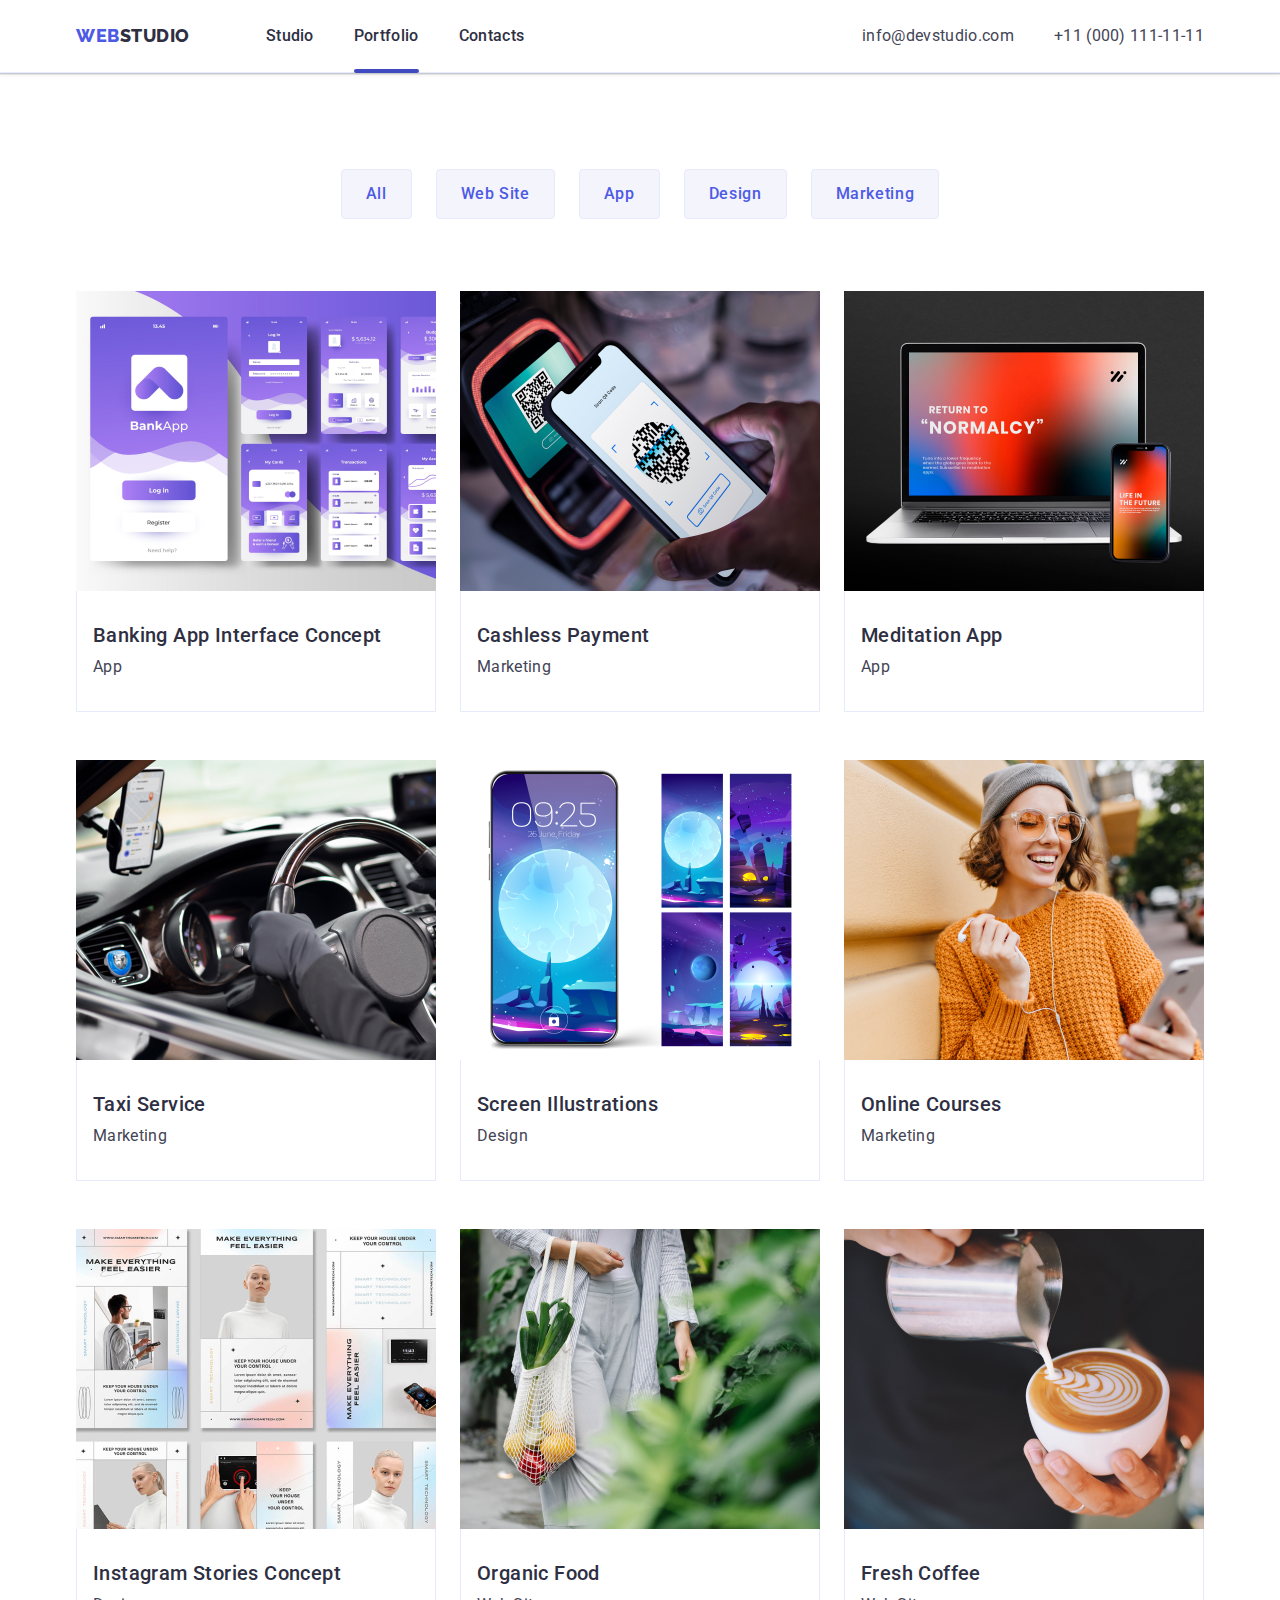
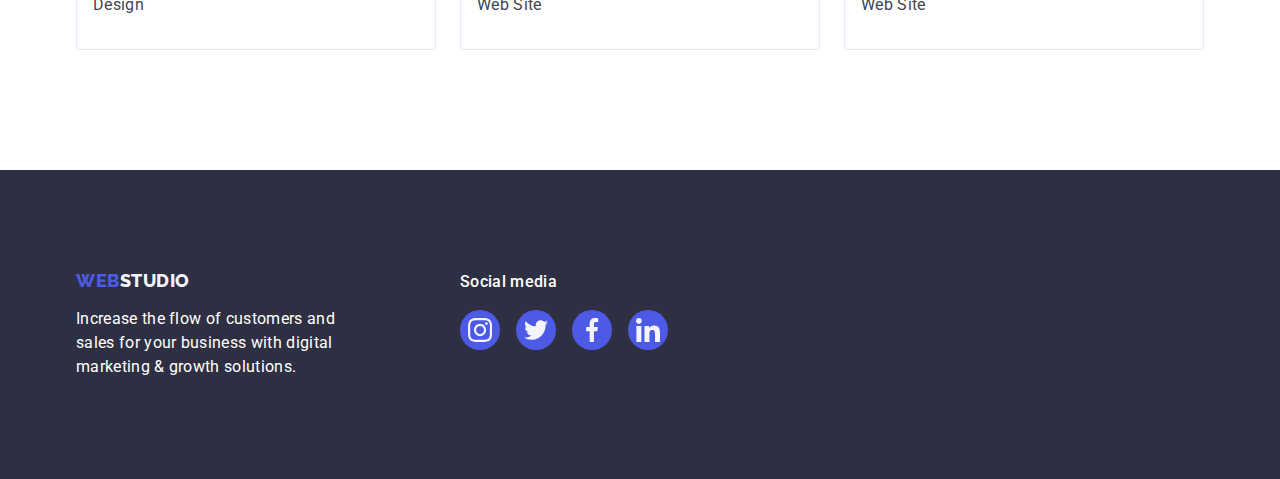
==== portfolio.html @ 70f4060b "Initial commit" ====
<!DOCTYPE html>
<html lang="en">
  <head>
    <meta charset="UTF-8" />
    <meta http-equiv="X-UA-Compatible" content="IE=edge" />
    <meta name="viewport" content="width=device-width, initial-scale=1.0" />
    <title>Portfolio</title>
    <link rel="preconnect" href="https://fonts.googleapis.com" />
    <link rel="preconnect" href="https://fonts.gstatic.com" crossorigin />
    <link
      href="https://fonts.googleapis.com/css2?family=Raleway:wght@800&family=Roboto:wght@400;500;700;900&display=swap"
      rel="stylesheet"
    />
    <link
      rel="stylesheet"
      href="https://cdnjs.cloudflare.com/ajax/libs/modern-normalize/1.1.0/modern-normalize.min.css"
    />
    <link rel="stylesheet" href="./css/styles.css" />
  </head>
  <body>
    <!-- Top line -->
    <header class="header">
      <div class="header-container container">
        <nav class="header-nav">
          <a href="./index.html" class="logo link"
            >Web<span class="logo-studio">Studio</span></a
          >
          <ul class="header-nav-list list">
            <li class="nav-item">
              <a href="./index.html" class="nav-list-link link">Studio</a>
            </li>
            <li class="nav-item">
              <a href="./portfolio.html" class="nav-portfolio link"
                >Portfolio</a
              >
            </li>
            <li class="nav-item">
              <a href="" class="nav-list-link link">Contacts</a>
            </li>
          </ul>
        </nav>
        <address>
          <ul class="addres-auth list">
            <li class="auth-item">
              <a href="mailto:info@devstudio.com" class="aut-item-link link"
                >info@devstudio.com</a
              >
            </li>
            <li class="auth-item">
              <a href="tel:+110001111111" class="aut-item-link link"
                >+11 (000) 111-11-11</a
              >
            </li>
          </ul>
        </address>
      </div>
    </header>
    <main>
      <!-- Filters -->
      <section class="page-portfolio">
        <div class="container">
          <h1 class="visually-hidden">navigator</h1>
          <ul class="filters-list list">
            <li class="filters-item link">
              <button type="button" class="btn-secondary">All</button>
            </li>
            <li class="filters-item link">
              <button type="button" class="btn-secondary">Web Site</button>
            </li>
            <li class="filters-item link">
              <button type="button" class="btn-secondary">App</button>
            </li>
            <li class="filters-item link">
              <button type="button" class="btn-secondary">Design</button>
            </li>
            <li class="filters-item link link">
              <button type="button" class="btn-secondary">Marketing</button>
            </li>
          </ul>

          <!-- APP -->
          <ul class="app-servis-buy list">
            <li class="app-item">
              <a href="" class="app-item-link link">
                <div class="card">
                  <img
                    src="./images/banking.jpg"
                    alt="Banking-App"
                    class="img-main"
                  />
                  <div class="product-action">
                    <p class="card-text">
                      14 Stylish and User-Friendly App Design Concepts · Task
                      Manager App · Calorie Tracker App · Exotic Fruit Ecommerce
                      App · Cloud Storage App
                    </p>
                  </div>
                </div>
                <div class="container-img">
                  <h2 class="portfolio-title">Banking App Interface Concept</h2>
                  <p class="portfolio-text">App</p>
                </div>
              </a>
            </li>
            <li class="app-item">
              <a href="" class="app-item-link link">
                <div class="card">
                  <img
                    src="./images/cashless.jpg"
                    alt="Cashless-Payment"
                    class="img-main"
                  />
                  <div class="product-action">
                    <p class="card-text">
                      14 Stylish and User-Friendly App Design Concepts · Task
                      Manager App · Calorie Tracker App · Exotic Fruit Ecommerce
                      App · Cloud Storage App
                    </p>
                  </div>
                </div>
                <div class="container-img">
                  <h2 class="portfolio-title">Cashless Payment</h2>
                  <p class="portfolio-text">Marketing</p>
                </div>
              </a>
            </li>
            <li class="app-item">
              <a href="" class="app-item-link link">
                <div class="card">
                  <img
                    src="./images/meditation.jpg"
                    alt="Meditaion-App"
                    class="img-main"
                  />
                  <div class="product-action">
                    <p class="card-text">
                      14 Stylish and User-Friendly App Design Concepts · Task
                      Manager App · Calorie Tracker App · Exotic Fruit Ecommerce
                      App · Cloud Storage App
                    </p>
                  </div>
                </div>
                <div class="container-img">
                  <h2 class="portfolio-title">Meditation App</h2>
                  <p class="portfolio-text">App</p>
                </div>
              </a>
            </li>
            <!-- Servis -->
            <li class="app-item">
              <a href="" class="app-item-link link">
                <div class="card">
                  <img
                    src="./images/taxi.jpg"
                    alt="Taxi-Service"
                    class="img-main"
                  />
                  <div class="product-action">
                    <p class="card-text">
                      14 Stylish and User-Friendly App Design Concepts · Task
                      Manager App · Calorie Tracker App · Exotic Fruit Ecommerce
                      App · Cloud Storage App
                    </p>
                  </div>
                </div>
                <div class="container-img">
                  <h2 class="portfolio-title">Taxi Service</h2>
                  <p class="portfolio-text">Marketing</p>
                </div>
              </a>
            </li>
            <li class="app-item">
              <a href="" class="app-item-link link">
                <div class="card">
                  <img
                    src="./images/screen.jpg"
                    alt="Screen-Illustrations"
                    class="img-main"
                  />
                  <div class="product-action">
                    <p class="card-text">
                      14 Stylish and User-Friendly App Design Concepts · Task
                      Manager App · Calorie Tracker App · Exotic Fruit Ecommerce
                      App · Cloud Storage App
                    </p>
                  </div>
                </div>
                <div class="container-img">
                  <h2 class="portfolio-title">Screen Illustrations</h2>
                  <p class="portfolio-text">Design</p>
                </div>
              </a>
            </li>
            <li class="app-item">
              <a href="" class="app-item-link link">
                <div class="card">
                  <img
                    src="./images/onlcurse.jpg"
                    alt="Online-Courses"
                    class="img-main"
                  />
                  <div class="product-action">
                    <p class="card-text">
                      14 Stylish and User-Friendly App Design Concepts · Task
                      Manager App · Calorie Tracker App · Exotic Fruit Ecommerce
                      App · Cloud Storage App
                    </p>
                  </div>
                </div>
                <div class="container-img">
                  <h2 class="portfolio-title">Online Courses</h2>
                  <p class="portfolio-text">Marketing</p>
                </div>
              </a>
            </li>
            <!-- Buy -->
            <li class="app-item">
              <a href="" class="app-item-link link">
                <div class="card">
                  <img
                    src="./images/insta.jpg"
                    alt="Instagram-Stories"
                    class="img-main"
                  />
                  <div class="product-action">
                    <p class="card-text">
                      14 Stylish and User-Friendly App Design Concepts · Task
                      Manager App · Calorie Tracker App · Exotic Fruit Ecommerce
                      App · Cloud Storage App
                    </p>
                  </div>
                </div>
                <div class="container-img">
                  <h2 class="portfolio-title">Instagram Stories Concept</h2>
                  <p class="portfolio-text">Design</p>
                </div>
              </a>
            </li>
            <li class="app-item">
              <a href="" class="app-item-link link">
                <div class="card">
                  <img
                    src="./images/organic.jpg"
                    alt="Organic-Food"
                    class="img-main"
                  />
                  <div class="product-action">
                    <p class="card-text">
                      14 Stylish and User-Friendly App Design Concepts · Task
                      Manager App · Calorie Tracker App · Exotic Fruit Ecommerce
                      App · Cloud Storage App
                    </p>
                  </div>
                </div>
                <div class="container-img">
                  <h2 class="portfolio-title">Organic Food</h2>
                  <p class="portfolio-text">Web Site</p>
                </div>
              </a>
            </li>
            <li class="app-item">
              <a href="" class="app-item-link link">
                <div class="card">
                  <img
                    src="./images/coffe.jpg"
                    alt="Fresh-Coffee"
                    class="img-main"
                  />
                  <div class="product-action">
                    <p class="card-text">
                      14 Stylish and User-Friendly App Design Concepts · Task
                      Manager App · Calorie Tracker App · Exotic Fruit Ecommerce
                      App · Cloud Storage App
                    </p>
                  </div>
                </div>
                <div class="container-img">
                  <h2 class="portfolio-title">Fresh Coffee</h2>
                  <p class="portfolio-text">Web Site</p>
                </div>
              </a>
            </li>
          </ul>
        </div>
      </section>
    </main>
    <!-- Footer -->
    <footer class="footer">
      <div class="foother-container container">
        <div class="foother-main">
          <a href="./index.html" class="footer-logo link"
            >Web<span class="foother-logo-studio">Studio</span></a
          >
          <p class="text-footer">
            Increase the flow of customers and sales for your business with
            digital marketing & growth solutions.
          </p>
        </div>
        <div>
          <p class="title-footer">Social media</p>
          <ul class="footer-social-list list">
            <li class="footer-social-item">
              <a
                class="footer-social"
                target="_blank"
                href="https://Instagram.com"
                ><svg class="footer-leter" width="24" height="24">
                  <use href="./images/icons.svg#icon-instagram"></use>
                </svg>
              </a>
            </li>
            <li class="footer-social-item">
              <a
                class="footer-social"
                target="_blank"
                href="https://twitter.com"
                ><svg class="footer-leter" width="24" height="24">
                  <use href="./images/icons.svg#icon-twitter"></use>
                </svg>
              </a>
            </li>
            <li class="footer-social-item">
              <a
                class="footer-social"
                target="_blank"
                href="https://facebook.com"
                ><svg class="footer-leter" width="24" height="24">
                  <use href="./images/icons.svg#icon-facebook"></use>
                </svg>
              </a>
            </li>
            <li class="footer-social-item">
              <a
                class="footer-social"
                target="_blank"
                href="https://linkedin.com"
                ><svg class="footer-leter" width="24" height="24">
                  <use href="./images/icons.svg#icon-linkedin"></use>
                </svg>
              </a>
            </li>
          </ul>
        </div>
      </div>
    </footer>
  </body>
</html>
---- css/styles.css ----
/* html {
  box-sizing: border-box;
}
*,
*::before,
*::after {
  box-sizing: inherit;
} */

:root {
  --primary-text-color: rgba(67, 68, 85, 1);
  --title-text-color: #2e2f42;
  --accent-site-color: #2e2f42;
  --acent-focus-color: #404bbf;
  --acent-auth-color: #434455;
  --border-btn-color: #e7e9fc;
}
body {
  background-color: #ffffff;
  font-family: "Roboto", sans-serif;
  color: var(--primary-text-color);
  text-decoration: none;
  margin: 0;
}
ul {
  list-style: none;
}
.list {
  padding: 0;
  margin: 0;
}
.link {
  text-decoration: none;
  padding: 0;
  margin: 0;
}

.img-main {
  display: block;
}
/* TOP_LINE */
/* LOGO-STUDIO */
.header {
  padding: 24px 0;
  border-bottom: 1px solid #e7e9fc;
  box-shadow: 0px 2px 1px rgba(46, 47, 66, 0.08),
    0px 1px 1px rgba(46, 47, 66, 0.16), 0px 1px 6px rgba(46, 47, 66, 0.08);
}
.logo {
  display: inline-block;
  margin-right: 76px;
  text-decoration: none;
  font-family: "Raleway", sans-serif;
  font-weight: 800;
  font-size: 18px;
  line-height: 1.17;
  letter-spacing: 0.03em;
  text-transform: uppercase;
}
.logo.link {
  color: #4d5ae5;
}
.logo-studio {
  color: #2e2f42;
}

/* main nav */
.main-nav {
  display: flex;
  align-items: center;
}
.header-nav {
  display: flex;
  align-items: center;
  text-align: center;
}

/* Site nav */
.header-nav-list {
  display: flex;
  gap: 40px;
}

.nav-list-link {
  padding: 24px 0;
  color: #2e2f42;
  size: 12px;
  line-height: 16px;
  text-decoration: none;
  font-weight: 500;
  line-height: 1.5;
  letter-spacing: 0.02em;
  font-style: normal;
  list-style: none;

  transition: color 250ms cubic-bezier(0.4, 0, 0.2, 1);
}
.nav-list-link:hover,
.nav-list-link:focus {
  color: #404bbf;
}
.nav-studi {
  padding: 24px 0;
  color: #2e2f42;
  size: 12px;
  line-height: 16px;
  text-decoration: none;
  font-weight: 500;
  line-height: 1.5;
  letter-spacing: 0.02em;
  font-style: normal;
  list-style: none;

  position: relative;
  transition: color 250ms cubic-bezier(0.4, 0, 0.2, 1);
}

.nav-studi::after {
  content: "";
  position: absolute;

  left: 0;
  bottom: -4px;

  width: 100%;
  height: 4px;
  background-color: #404bbf;
  border-radius: 2px;
}
.nav-studi:hover,
.nav-studi:focus {
  color: #404bbf;
}

.nav-portfolio {
  padding: 24px 0;
  color: #2e2f42;
  size: 12px;
  line-height: 16px;
  text-decoration: none;
  font-weight: 500;
  line-height: 1.5;
  letter-spacing: 0.02em;
  font-style: normal;
  list-style: none;

  position: relative;
  transition: color 250ms cubic-bezier(0.4, 0, 0.2, 1);
}

.nav-portfolio::after {
  content: "";
  position: absolute;

  left: 0;
  bottom: -4px;

  width: 100%;
  height: 4px;
  background-color: #404bbf;
  border-radius: 2px;
}
.nav-portfolio:hover,
.nav-portfolio:focus {
  color: #404bbf;
}

/* AUT_NAV */
.addres-auth {
  display: flex;

  gap: 40px;
}

.aut-item-link {
  color: var(--acent-auth-color);
  size: 12px;
  line-height: 16px;
  text-decoration: none;
  line-height: 1.5;
  letter-spacing: 0.02em;
  font-style: normal;
  list-style: none;
  transition: color 250ms cubic-bezier(0.4, 0, 0.2, 1);
}
.aut-item-link:hover,
.aut-item-link:focus {
  color: var(--acent-focus-color);
}
.header-container {
  display: flex;
  justify-content: space-between;
}

.container {
  width: 1158px;
  padding: 0 15px;
  margin: 0 auto;
}

/* Hero */
.hero {
  max-width: 1440px;
  min-height: 600px;
  margin: 0 auto;
  padding: 188px 0;
  text-align: center;
  background-image: linear-gradient(
      rgba(46, 47, 66, 0.7),
      rgba(46, 47, 66, 0.7)
    ),
    url("../images/hero-img.jpg");
  background-color: #2e2f42;
  background-repeat: no-repeat;
  background-position: center;
  background-size: cover;
}
.hero-titel {
  max-width: 496px;
  margin-left: auto;
  margin-right: auto;
  margin-top: 0;

  color: #ffffff;
  font-size: 56px;
  line-height: 1.07;
  text-align: center;
  letter-spacing: 0.02em;
  line-height: 1.07;
}

.btn-primary {
  display: block;
  min-width: 169px;
  margin-left: auto;
  margin-right: auto;
  height: 56px;
  border: none;
  border-radius: 4px;

  font-family: "Roboto", sans-serif;
  font-weight: 500;
  line-height: 1.5;
  letter-spacing: 0.04em;
  cursor: pointer;
  color: #ffffff;
  background-color: #4d5ae5;

  transition: background-color 250ms cubic-bezier(0.4, 0, 0.2, 1);
}

.btn-primary:hover,
.btn-primary:focus {
  background-color: #404bbf;
}
/* Skills-sect 2*/
.skills {
  padding: 120px 0;
}
.skills-list {
  display: flex;

  gap: 24px;
}
.skills-item {
  width: calc((100% - 72px) / 4);
}
.icon-container {
  display: flex;
  align-items: center;
  justify-content: center;
  height: 112px;
  border-radius: 4px;
  background-color: #f4f4fd;
  margin-bottom: 8px;
}

/* WORK-SECT 3*/
.work {
  padding-bottom: 120px;
}
.work-list {
  display: flex;
  padding: 0;
  gap: 24px;
}

.work-item {
  width: calc((100% - 48px) / 3);
}

.work-title {
  margin-bottom: 72px;
  margin-top: 0;
  text-align: center;
  color: var(--title-text-color);
  font-size: 36px;
  line-height: 1.1;
  letter-spacing: 0.02em;
  text-transform: capitalize;
}
/* OUR TEAM SECT 4*/
.our-team {
  padding: 120px 0;
  background-color: #f4f4fd;
}
.team-name {
  padding: 32px 0px;
}
.our-team-list {
  display: flex;
  padding: 0;
  gap: 24px;
}
.team-item {
  width: calc((100% - 72px) / 4);
  border-radius: 0px 0px 4px 4px;
  background-color: #ffffff;
  box-shadow: 0px 1px 6px rgba(46, 47, 66, 0.08),
    0px 1px 1px rgba(46, 47, 66, 0.16), 0px 2px 1px rgba(46, 47, 66, 0.08);
}
.name-title {
  margin: 0;
  margin-bottom: 8px;
  text-align: center;
  color: var(--title-text-color);
  font-size: 20px;
  line-height: 1.11;
  letter-spacing: 0.02em;
  text-transform: capitalize;
}
.text-team {
  margin-top: 0;
  margin-bottom: 0px;
  padding-bottom: 8px;
  text-align: center;
  font-size: 16px;
  line-height: 1.5;
  letter-spacing: 0.02em;
  color: #434455;
}

.social-media {
  display: flex;
  justify-content: center;
  gap: 24px;
}
.social-item {
  width: 40px;
  height: 40px;
}
.social {
  display: flex;
  align-items: center;
  justify-content: center;
  width: 100%;
  height: 100%;
  background-color: #4d5ae5;
  border-radius: 50%;

  transition: background-color 250ms cubic-bezier(0.4, 0, 0.2, 1);
}
.social:hover,
.social:focus {
  background-color: #404bbf;
}
.social-leter {
  fill: #f4f4fd;
}

/* Section 5 Customers */
.customers {
  padding: 120px 0;
}
.customers-list {
  display: flex;
  gap: 24px;
}
.customers-item {
  margin: 0;
  padding: 0;
  width: calc((100% - 120px) / 6);
  height: 88px;
}
.customers-link {
  display: flex;
  align-items: center;
  justify-content: center;
  width: 100%;
  height: 100%;
  border: 1px solid #8e8f99;
  border-radius: 4px;
  color: #8e8f99;
  transition: border 250ms cubic-bezier(0.4, 0, 0.2, 1),
    color 250ms cubic-bezier(0.4, 0, 0.2, 1);
}
.customers-link:hover,
.customers-link:focus {
  border: 1px solid #404bbf;
  color: #404bbf;
}

.customers-link:hover .customers-leter,
.customers-link:focus .customers-leter {
  color: #404bbf;
}

.customers-leter {
  width: 104px;
  height: 56px;
  fill: currentColor;
  transition: color 250ms cubic-bezier(0.4, 0, 0.2, 1);
}

/* PORTFOLIO */
.page-portfolio {
  padding: 96px 0 120px;
}

.portfolio-title {
  margin: 0;
  color: #2e2f42;
  margin-bottom: 8px;
  line-height: 1.2;
  letter-spacing: 0.02em;
  font-weight: 500;
  font-size: 20px;
  list-style: none;
}
.portfolio-text {
  margin: 0;
  font-size: 16px;
  line-height: 1.5;
  letter-spacing: 0.02em;
  color: #434455;
}
/* FILTER-list PORTFOLIO */
.filters-list {
  display: flex;
  justify-content: center;
  gap: 24px;
  margin-bottom: 72px;
}
/* BUTTON */
.button.list {
  list-style: none;
}
.btn-secondary {
  padding: 12px 24px;
  border: 1px solid var(--border-btn-color);
  border-radius: 4px;

  font-family: "Roboto", sans-serif;
  font-weight: 500;
  line-height: 1.5;
  letter-spacing: 0.04em;
  font-size: 16px;
  line-height: 24px;
  cursor: pointer;
  color: #4d5ae5;
  background-color: #f4f4fd;
  box-shadow: none;
  transition: box-shadow 250ms cubic-bezier(0.4, 0, 0.2, 1),
    background-color 250ms cubic-bezier(0.4, 0, 0.2, 1),
    color 250ms cubic-bezier(0.4, 0, 0.2, 1),
    border 250ms cubic-bezier(0.4, 0, 0.2, 1);
}
.btn-secondary:hover,
.btn-secondary:focus {
  border: 1px solid transparent;
  color: #ffffff;
  background-color: #404bbf;
  box-shadow: 0px 3px 1px rgba(0, 0, 0, 0.1), 0px 2px 1px rgba(0, 0, 0, 0.08),
    0px 2px 2px rgba(0, 0, 0, 0.12);
}

/* PORTFOLIO_main */
.card-text {
  font-size: 16px;
  line-height: 1.5;
  letter-spacing: 0.02em;
  color: #ffffff;
  width: 296px;
  height: 96px;
  padding-left: 32px;
  padding-top: 40px;
  margin: 0;
}

.app-servis-buy {
  display: flex;
  flex-wrap: wrap;

  column-gap: 24px;
  row-gap: 48px;
}
.app-item {
  width: calc((100% - 48px) / 3);
}

.card {
  position: relative;
  width: 100%;
  height: 100%;
  overflow: hidden;
}

.product-action {
  display: inline-block;
  position: absolute;
  content: "";
  width: 100%;
  height: 100%;
  top: 0;
  left: 0;
  background-color: #4d5ae5;
  opacity: 0;
  transform: translateY(100%);
  transition: transform 250ms cubic-bezier(0.4, 0, 0.2, 1),
    opacity 250ms cubic-bezier(0.4, 0, 0.2, 1);
}

.app-item-link:hover .product-action,
.app-item-link:focus .product-action {
  opacity: 1;
  transform: translateY(0);
}

.app-item-link {
  display: block;
  box-shadow: none;
  transition: box-shadow 250ms cubic-bezier(0.4, 0, 0.2, 1);
}
.app-item-link:hover,
.app-item-link:focus {
  box-shadow: 0px 1px 6px rgba(46, 47, 66, 0.08),
    0px 1px 1px rgba(46, 47, 66, 0.16), 0px 2px 1px rgba(46, 47, 66, 0.08);
}

.container-img {
  padding: 32px 16px;
  border: 1px solid var(--border-btn-color);
  border-top: none;
}

/* FOOTER */
.footer {
  padding: 100px 0;
  background-color: #2e2f42;
}
.footer-logo {
  display: inline-block;
  margin-right: 76px;
  margin-bottom: 16px;
  padding-right: 0;
  text-decoration: none;
  font-family: "Raleway", sans-serif;
  font-weight: 800;
  font-size: 18px;
  line-height: 1.17;
  letter-spacing: 0.03em;
  text-transform: uppercase;
}
.foother-logo-studio {
  padding-left: 0;
}
.footer-logo.link {
  color: #4d5ae5;
}
.footer-logo .foother-logo-studio {
  display: inline-block;
  color: #f4f4fd;
}

.text-footer {
  max-width: 264px;
  font-size: 16px;
  line-height: 1.5;
  letter-spacing: 0.02em;
  color: #ffffff;
  margin: 0;
}
.title-footer {
  max-width: 264px;
  font-size: 16px;
  font-weight: 500;
  margin-top: 0;
  margin-bottom: 16px;
  line-height: 1.5;
  letter-spacing: 0.02em;
  color: #ffffff;
}
.foother-container {
  display: flex;
  gap: 120px;
  align-items: baseline;
}

.foother-main {
  gap: 120px;
}

.footer-social-list {
  display: flex;
  gap: 16px;
}
.footer-social-item {
  width: 40px;
  height: 40px;
}
.footer-social {
  display: flex;
  align-items: center;
  justify-content: center;
  width: 100%;
  height: 100%;
  background-color: #4d5ae5;
  border-radius: 50%;
  transition: background-color 250ms cubic-bezier(0.4, 0, 0.2, 1);
}
.footer-social:hover,
.footer-social:focus {
  background-color: #31d0aa;
}

.footer-leter {
  fill: #f4f4fd;
}

/* TEXT */

.title {
  margin-top: 0;
  margin-bottom: 8px;
  text-align: left;

  line-height: 1.2;
  letter-spacing: 0.02em;
  font-weight: 500;
  font-size: 20px;
  list-style: none;
}
.text {
  margin-top: 0;
  margin-bottom: 0px;

  font-size: 16px;
  line-height: 1.5;
  letter-spacing: 0.02em;
  color: #434455;
}
.visually-hidden {
  position: absolute;
  width: 1px;
  height: 1px;
  margin: -1px;
  border: 0;
  padding: 0;

  white-space: nowrap;
  clip-path: inset(100%);
  clip: rect(0 0 0 0);
  overflow: hidden;
}

/* Modal */
.backdrop {
  position: fixed;
  top: 0;
  left: 0;
  width: 100%;
  height: 100%;
  background-color: rgba(46, 47, 66, 0.4);
  opacity: 1;
  transition: opacity 250ms cubic-bezier(0.4, 0, 0.2, 1);
}
.backdrop.is-hidden {
  opacity: 0;
  pointer-events: none;
}

.modal {
  position: absolute;
  top: 50%;
  left: 50%;
  transform: translate(-50%, -50%) scale(1);
  min-height: 576px;
  min-width: 408px;
  background-color: #fcfcfc;
  border-radius: 1%;
  box-shadow: 0px 2px 1px 0px #00000033, 0px 1px 3px 0px #0000001f,
    0px 1px 1px 0px #00000024;
  transition: transform 250ms cubic-bezier(0.4, 0, 0.2, 1);
}
.backdrop.is-hidden .modal {
  transform: translate(-50%, -50%) scale(0.9);
}

.btn-modal {
  position: absolute;
  display: flex;
  align-items: center;
  justify-content: center;
  top: 24px;
  right: 24px;
  width: 24px;
  height: 24px;
  cursor: pointer;
  border-radius: 50%;
  border-color: #e7e9fc;
  padding: 0;
  margin: 0;
  border: 1px solid #0000001a;
  box-shadow: none;
  color: #2e2f42;
  transition: background-color 250ms cubic-bezier(0.4, 0, 0.2, 1),
    box-shadow 250ms cubic-bezier(0.4, 0, 0.2, 1),
    border 250ms cubic-bezier(0.4, 0, 0.2, 1),
    color 250ms cubic-bezier(0.4, 0, 0.2, 1);
}
.btn-modal:hover,
.btn-modal:focus {
  color: #ffffff;
  background-color: #404bbf;
  box-shadow: 0px 2px 1px 0px #00000033, 0px 1px 1px 0px #00000024,
    0px 1px 3px 0px #0000001f;
  border: none;
}
.btn-icon {
  width: 8px;
  height: 8px;
  fill: currentColor;
}
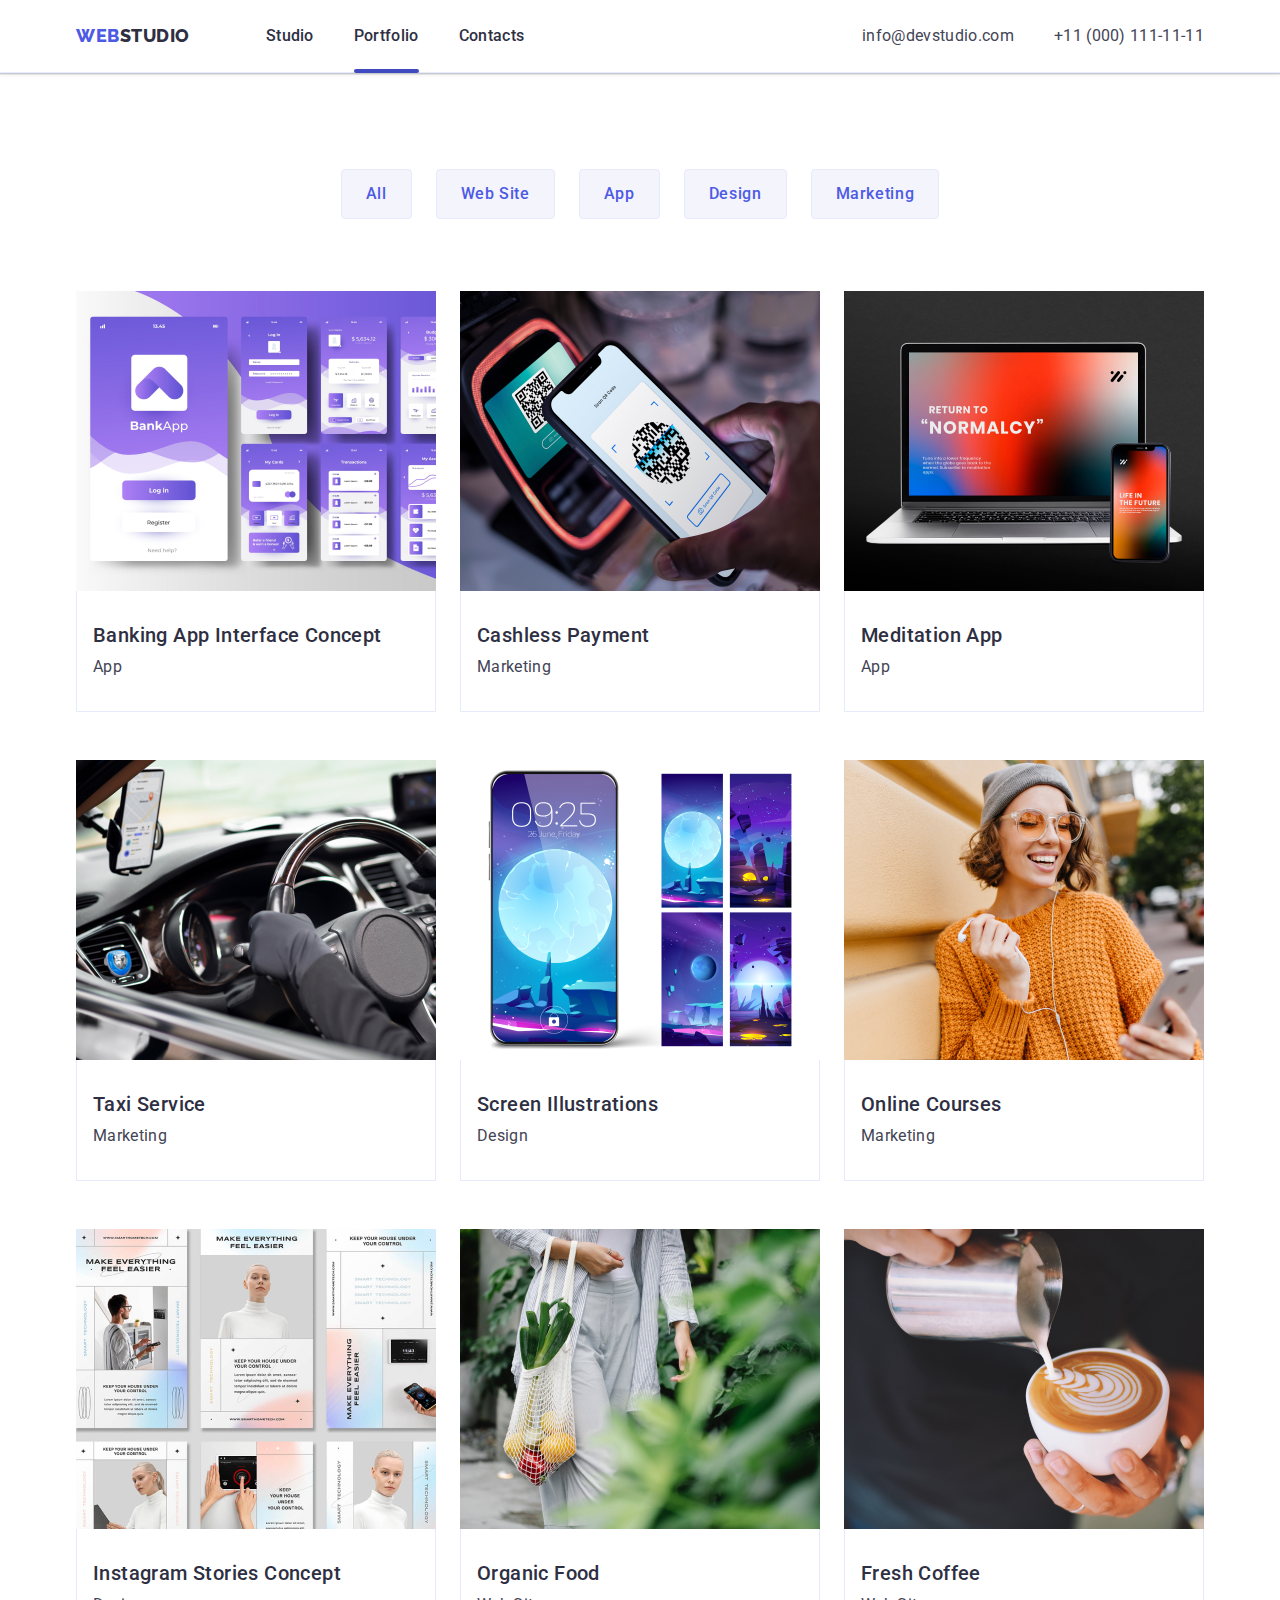
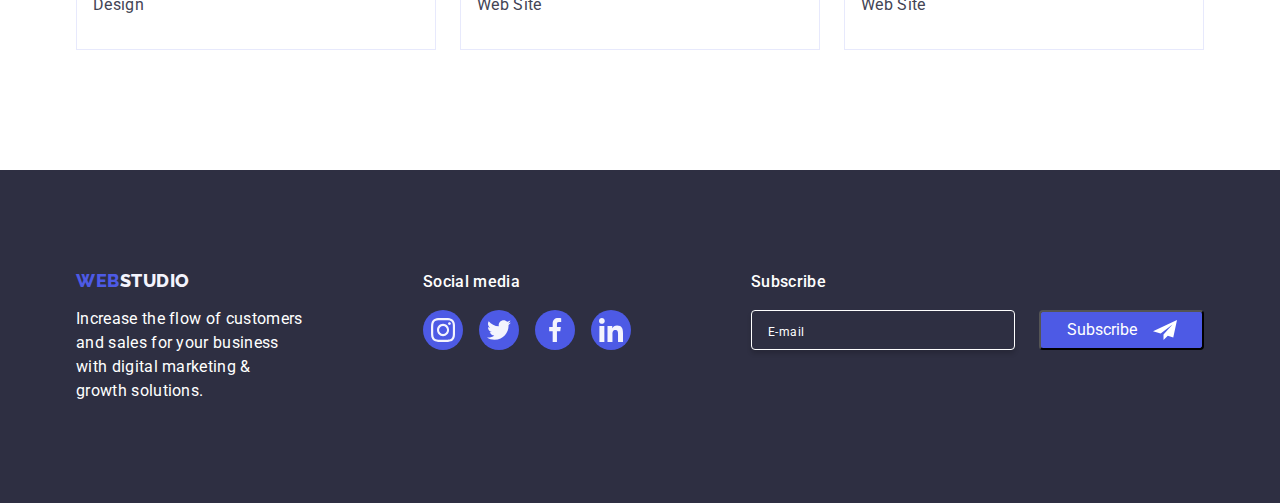
==== commit d67f6c2f: "Update portfolio.html" ====
--- a/portfolio.html
+++ b/portfolio.html
@@ -341,6 +341,22 @@
             </li>
           </ul>
         </div>
+        <div>
+          <h2 class="subscr">Subscribe</h2>
+          <div class="subscr-container">
+            <input
+              class="subscr-field"
+              type="text"
+              name="subscribe-field"
+              placeholder="E-mail"
+            />
+            <button class="btn-subscr" type="submit">
+              Subscribe<svg class="subscr-icon">
+                <use href="./images/icons.svg#icon-telegram"></use>
+              </svg>
+            </button>
+          </div>
+        </div>
       </div>
     </footer>
   </body>
--- a/css/styles.css
+++ b/css/styles.css
@@ -731,3 +731,196 @@
   height: 8px;
   fill: currentColor;
 }
+.form {
+  padding: 0 24px;
+  margin: 0;
+  width: 100%;
+}
+.form-field {
+  position: relative;
+  margin-bottom: 0;
+}
+.form-label {
+  font-size: 12px;
+  font-weight: 400;
+  line-height: 1.1;
+  letter-spacing: 0.01em;
+  color: #8e8f99;
+}
+
+.form-input {
+  height: 40px;
+  width: 100%;
+  margin-bottom: 8px;
+  padding: 11px 0 11px 34px;
+  border-radius: 3px;
+  border: 1px solid;
+  border-color: rgba(46, 47, 66, 0.4);
+  transition: border-color 250ms cubic-bezier(0.4, 0, 0.2, 1);
+}
+
+.form-input:focus {
+  border-color: #4d5ae5;
+}
+
+.icon {
+  position: absolute;
+  top: 50%;
+  left: 10px;
+  transform: translateY(-30%);
+  display: inline-block;
+  width: 24px;
+  height: 24px;
+  fill: currentColor;
+  color: #2e2f42;
+  transition: color 250ms cubic-bezier(0.4, 0, 0.2, 1);
+}
+
+.form-input:focus ~ .icon {
+  color: #4d5ae5;
+}
+
+.form-titel {
+  margin: 0;
+  padding: 72px 24px 16px;
+  text-align: center;
+  font-size: 16px;
+  font-weight: 500;
+  line-height: 1.5;
+  letter-spacing: 0.02em;
+  color: #434455;
+}
+.Comment-field {
+  padding-bottom: 16px;
+}
+textarea {
+  resize: none;
+}
+.form-comment {
+  width: 100%;
+  height: 120px;
+  padding-top: 8px;
+  padding-left: 16px;
+  font-size: 16px;
+  font-weight: 500;
+  line-height: 1.5;
+  letter-spacing: 0.04em;
+  color: #2e2f42;
+  border-color: rgba(46, 47, 66, 0.4);
+  transition: color 250ms cubic-bezier(0.4, 0, 0.2, 1);
+}
+.form-comment:focus {
+  border-color: #4d5ae5;
+}
+.Comment-field textarea::placeholder {
+  font-size: 12px;
+  font-weight: 400;
+  line-height: 1.5;
+  letter-spacing: 0.04em;
+  color: rgba(46, 47, 66, 0.4);
+}
+
+.Privacy {
+  color: #4d5ae5;
+}
+
+.btn-submit {
+  height: 56px;
+  width: 169px;
+  margin: 24px 120px;
+  cursor: pointer;
+  border: 1px solid rgba(0, 0, 0, 0.15);
+  border-radius: 4px;
+  background-color: #4d5ae5;
+  color: #ffffff;
+  transition: background-color 250ms cubic-bezier(0.4, 0, 0.2, 1);
+}
+.btn-submit:hover,
+.btn-submit:focus {
+  background-color: #404bbf;
+}
+.checkbox-wrap {
+  display: flex;
+  gap: 8px;
+  align-items: center;
+}
+.custom-checkbox {
+  display: flex;
+  align-items: center;
+  justify-content: center;
+  cursor: pointer;
+  width: 20px;
+  height: 20px;
+  border: 2px solid rgba(46, 47, 66, 0.4);
+  border-radius: 2px;
+  color: transparent;
+  transition: border-color 250ms cubic-bezier(0.4, 0, 0.2, 1),
+    background-color 250ms cubic-bezier(0.4, 0, 0.2, 1);
+}
+.custom-icon {
+  width: 15px;
+  height: 15px;
+  fill: currentColor;
+  transition: fill 250ms cubic-bezier(0.4, 0, 0.2, 1);
+}
+.checkbox:checked + .checkbox-wrap > .custom-checkbox {
+  background-color: #404bbf;
+  border-color: transparent;
+  color: #ffffff;
+}
+/* SUBSCRIBE */
+.subscr-container {
+  display: flex;
+  align-items: center;
+  gap: 24px;
+}
+.subscr {
+  margin: 0 0 16px 0;
+  padding: 0;
+  font-size: 16px;
+  font-weight: 500;
+  line-height: 24px;
+  letter-spacing: 0.02em;
+  text-align: left;
+  color: #ffffff;
+}
+.subscr-field {
+  width: 264px;
+  height: 40px;
+  padding-left: 16px;
+  border: 1px solid #ffffff;
+  border-radius: 4px;
+  background-color: #2e2f42;
+  color: #ffffff;
+  box-shadow: 0px 4px 4px 0px rgba(0, 0, 0, 0.15);
+}
+.subscr-field::placeholder {
+  font-size: 12px;
+  font-weight: 400;
+  line-height: 24px;
+  letter-spacing: 0.04em;
+  color: #ffffff;
+}
+.subscr-icon {
+  margin-left: 16px;
+  width: 24px;
+  height: 24px;
+  fill: currentColor;
+}
+.btn-subscr {
+  display: flex;
+  align-items: center;
+  justify-content: center;
+  cursor: pointer;
+  height: 40px;
+  width: 165px;
+  border-radius: 4px;
+  padding: 8px 24px 8px 24px;
+  background-color: #4d5ae5;
+  color: #ffffff;
+  transition: background-color 250ms cubic-bezier(0.4, 0, 0.2, 1);
+}
+.btn-subscr:hover,
+.btn-subscr:focus {
+  background-color: #404bbf;
+}
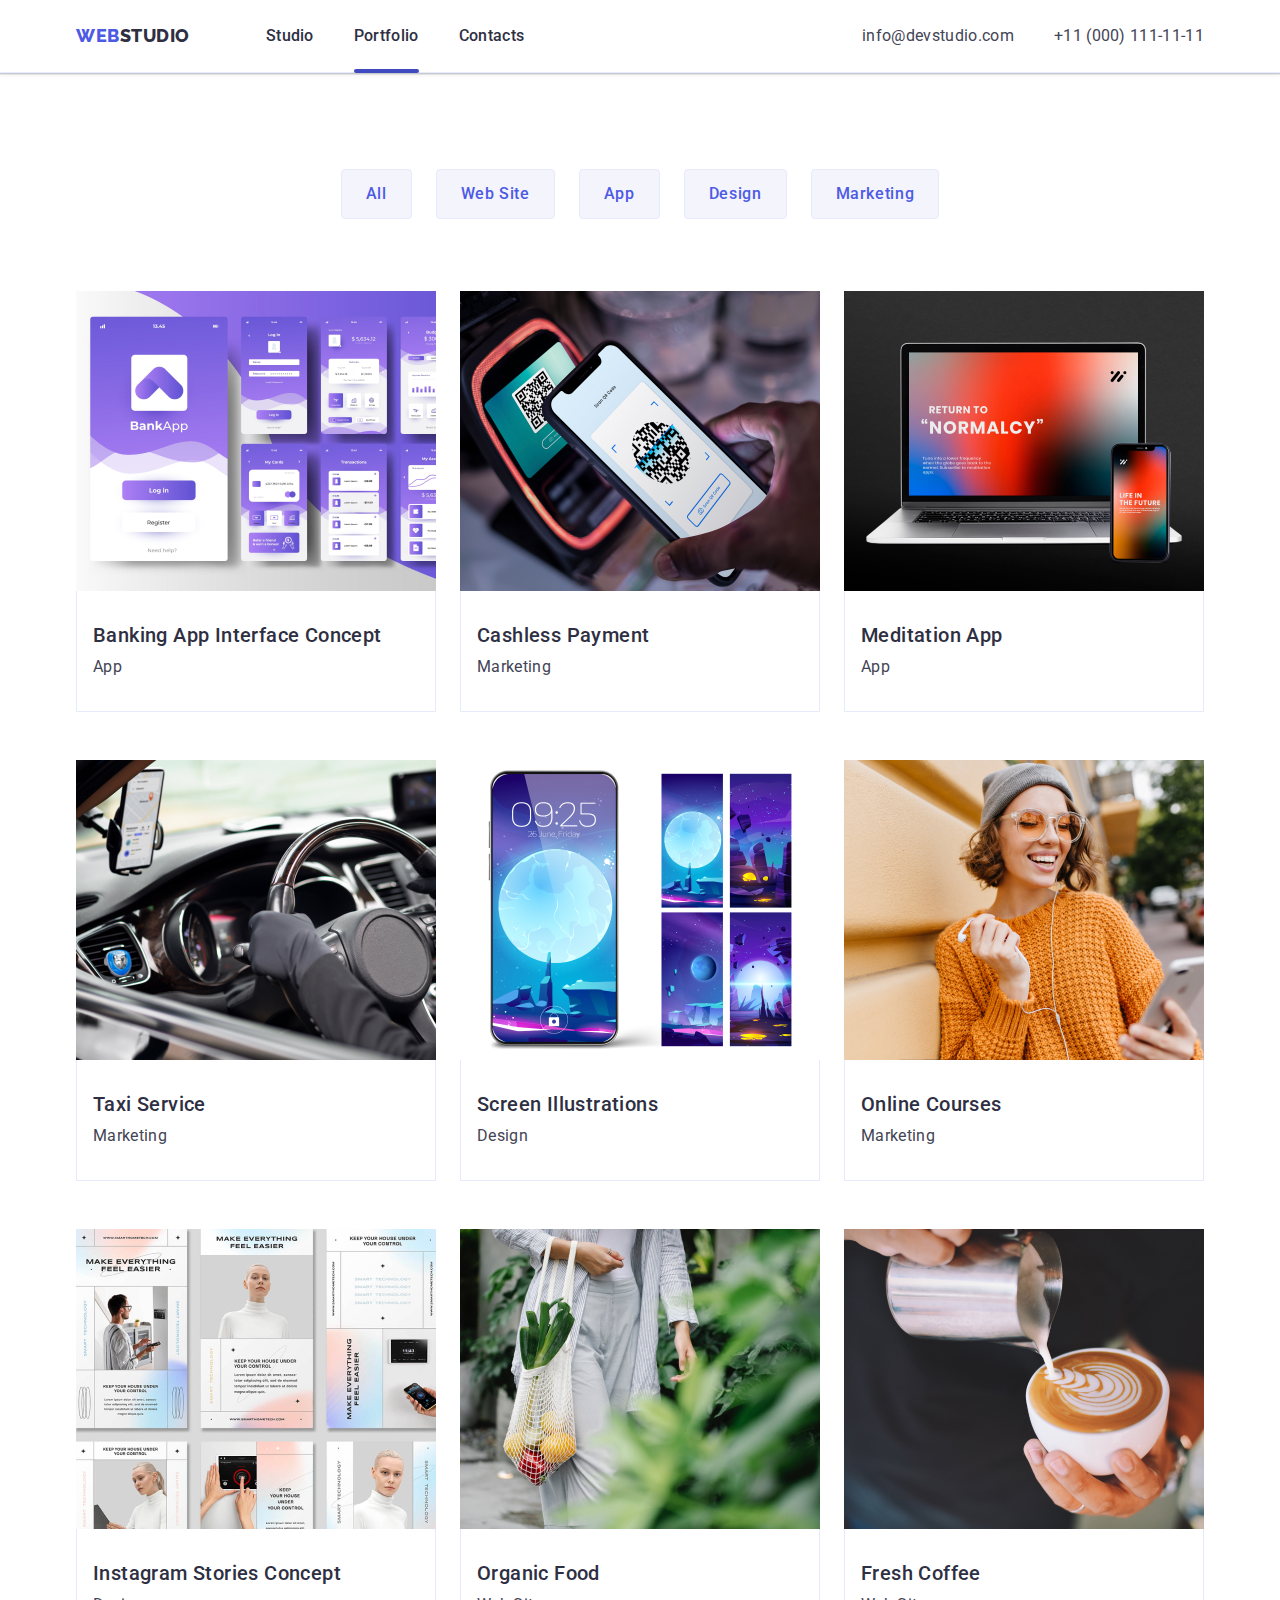
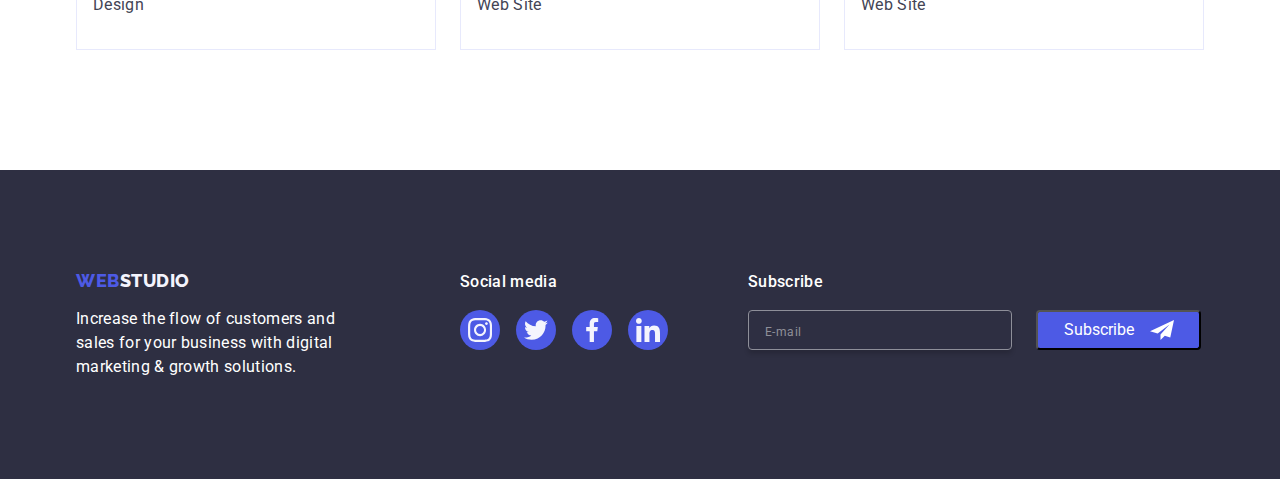
==== commit 1c2dc94c: "Update portfolio.html" ====
--- a/portfolio.html
+++ b/portfolio.html
@@ -296,7 +296,7 @@
             digital marketing & growth solutions.
           </p>
         </div>
-        <div>
+        <div class="footer-social-media">
           <p class="title-footer">Social media</p>
           <ul class="footer-social-list list">
             <li class="footer-social-item">
--- a/css/styles.css
+++ b/css/styles.css
@@ -592,12 +592,15 @@
 }
 .foother-container {
   display: flex;
-  gap: 120px;
   align-items: baseline;
 }
 
 .foother-main {
-  gap: 120px;
+  padding: 0 120px 0 0;
+}
+
+.footer-social-media {
+  padding: 0 80px 0 0;
 }
 
 .footer-social-list {
@@ -758,7 +761,7 @@
   border-color: rgba(46, 47, 66, 0.4);
   transition: border-color 250ms cubic-bezier(0.4, 0, 0.2, 1);
 }
-
+.form-input:hover,
 .form-input:focus {
   border-color: #4d5ae5;
 }
@@ -775,7 +778,7 @@
   color: #2e2f42;
   transition: color 250ms cubic-bezier(0.4, 0, 0.2, 1);
 }
-
+.form-input:hover ~ .icon,
 .form-input:focus ~ .icon {
   color: #4d5ae5;
 }
@@ -805,10 +808,12 @@
   font-weight: 500;
   line-height: 1.5;
   letter-spacing: 0.04em;
+  border-radius: 4px;
   color: #2e2f42;
   border-color: rgba(46, 47, 66, 0.4);
   transition: color 250ms cubic-bezier(0.4, 0, 0.2, 1);
 }
+.form-comment:hover,
 .form-comment:focus {
   border-color: #4d5ae5;
 }
@@ -819,11 +824,6 @@
   letter-spacing: 0.04em;
   color: rgba(46, 47, 66, 0.4);
 }
-
-.Privacy {
-  color: #4d5ae5;
-}
-
 .btn-submit {
   height: 56px;
   width: 169px;
@@ -843,6 +843,22 @@
   display: flex;
   gap: 8px;
   align-items: center;
+}
+.checkbox-text {
+  font-size: 12px;
+  font-weight: 400;
+  line-height: 16px;
+  letter-spacing: 0.04em;
+  text-align: left;
+  color: #8e8f99;
+}
+.Privacy {
+  font-size: 12px;
+  font-weight: 400;
+  line-height: 14px;
+  letter-spacing: 0.04em;
+  text-align: left;
+  color: #4d5ae5;
 }
 .custom-checkbox {
   display: flex;
@@ -888,18 +904,24 @@
   width: 264px;
   height: 40px;
   padding-left: 16px;
-  border: 1px solid #ffffff;
   border-radius: 4px;
   background-color: #2e2f42;
   color: #ffffff;
   box-shadow: 0px 4px 4px 0px rgba(0, 0, 0, 0.15);
-}
+  border: 1px solid #8e8f99;
+  transition: border 250ms cubic-bezier(0.4, 0, 0.2, 1);
+}
+.subscr-field:hover,
+.subscr-field:focus {
+  border: 1px solid #ffffff;
+}
+
 .subscr-field::placeholder {
   font-size: 12px;
   font-weight: 400;
   line-height: 24px;
   letter-spacing: 0.04em;
-  color: #ffffff;
+  color: #8e8f99;
 }
 .subscr-icon {
   margin-left: 16px;
